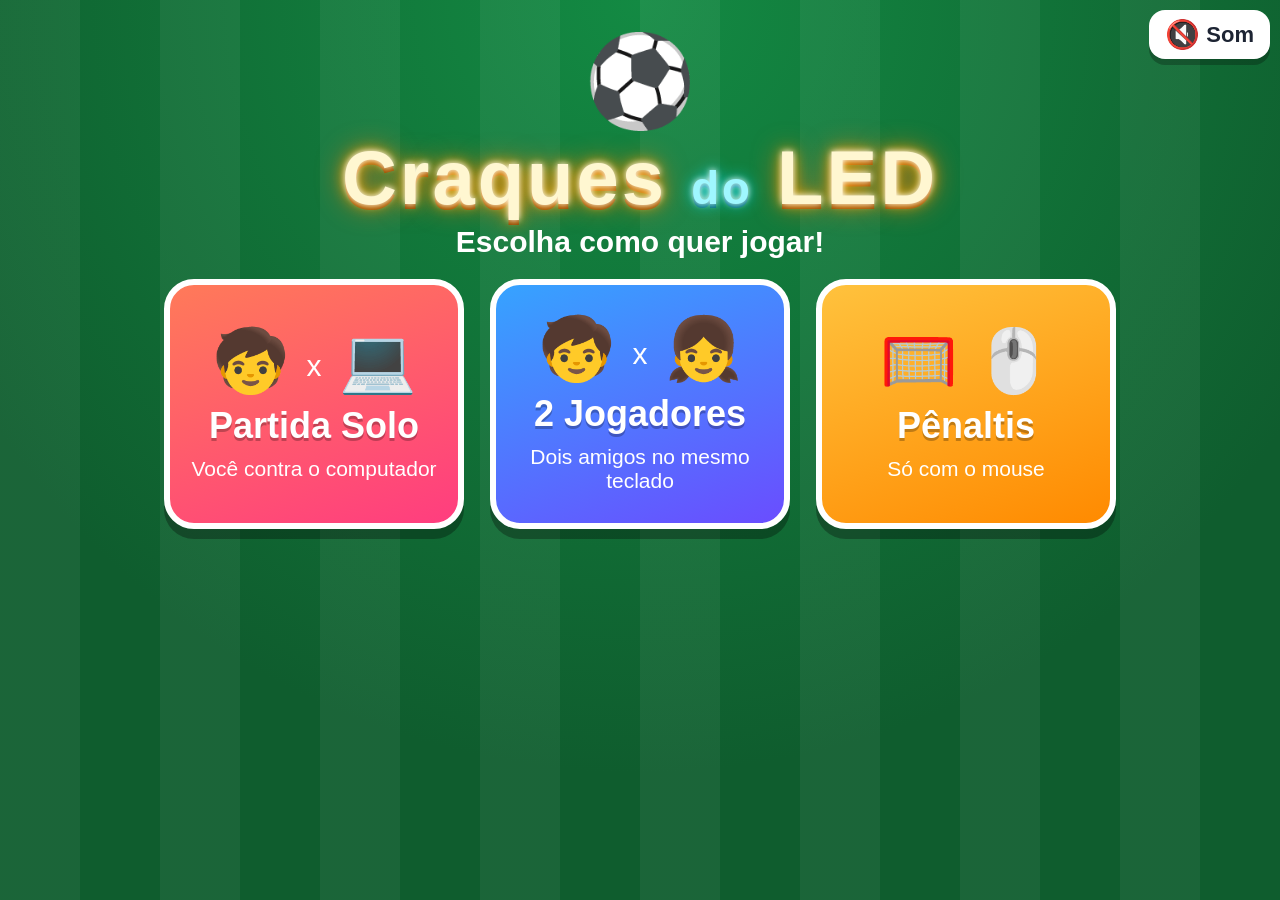
==== index.html @ 4f5085a4 "Craques do LED: jogo de futebol para crianças de 6 a 8 anos Partida Solo (3 níveis), 2 Jogadores no " ====
<!doctype html>
<html lang="pt-BR">
<head>
  <meta charset="utf-8">
  <meta name="viewport" content="width=device-width, initial-scale=1">
  <title>Craques do LED</title>
  <meta name="description" content="Jogo de futebol simples e divertido para crianças.">
  <link rel="stylesheet" href="css/estilo.css">
</head>
<body>
  <!-- Botão de som: sempre visível, começa desligado -->
  <button id="btn-som" class="btn-som" aria-pressed="false" aria-label="Ligar o som">
    <span class="icone-som">🔇</span><span class="texto-som">Som</span>
  </button>

  <!-- ===== Tela inicial ===== -->
  <section id="tela-inicio" class="tela ativa">
    <header class="topo-inicio">
      <div class="bola-logo" aria-hidden="true">⚽</div>
      <h1 class="titulo-led">Craques <span>do</span> LED</h1>
      <p class="lema">Escolha como quer jogar!</p>
    </header>
    <div class="modos">
      <button class="cartao-modo modo-solo" data-modo="solo">
        <span class="modo-icone" aria-hidden="true">🧒 <small>x</small> 💻</span>
        <span class="modo-nome">Partida Solo</span>
        <span class="modo-sub">Você contra o computador</span>
      </button>
      <button class="cartao-modo modo-dois" data-modo="dois">
        <span class="modo-icone" aria-hidden="true">🧒 <small>x</small> 👧</span>
        <span class="modo-nome">2 Jogadores</span>
        <span class="modo-sub">Dois amigos no mesmo teclado</span>
      </button>
      <button class="cartao-modo modo-penaltis" data-modo="penaltis">
        <span class="modo-icone" aria-hidden="true">🥅 🖱️</span>
        <span class="modo-nome">Pênaltis</span>
        <span class="modo-sub">Só com o mouse</span>
      </button>
    </div>
  </section>

  <!-- ===== Configuração da partida ===== -->
  <section id="tela-config" class="tela">
    <header class="barra">
      <button class="btn btn-voltar" data-ir="inicio"><span aria-hidden="true">⬅</span> Voltar</button>
      <h2 id="config-titulo"></h2>
    </header>
    <div id="config-conteudo" class="config-conteudo"></div>
    <div class="rodape-acoes">
      <button id="btn-config-ok" class="btn btn-grande btn-verde"><span aria-hidden="true">▶</span> Continuar</button>
    </div>
  </section>

  <!-- ===== Controles ===== -->
  <section id="tela-controles" class="tela">
    <header class="barra">
      <button class="btn btn-voltar" data-ir="config"><span aria-hidden="true">⬅</span> Voltar</button>
      <h2><span aria-hidden="true">🎮</span> Como jogar</h2>
    </header>
    <div id="controles-conteudo" class="controles-conteudo"></div>
    <div class="rodape-acoes">
      <button id="btn-comecar" class="btn btn-grande btn-verde"><span aria-hidden="true">⚽</span> Começar!</button>
    </div>
  </section>

  <!-- ===== Partida ===== -->
  <section id="tela-partida" class="tela tela-jogo">
    <div class="hud">
      <button class="btn btn-pausa" data-pausa><span aria-hidden="true">⏸️</span> Pausar</button>
      <div class="placar">
        <div class="time-hud time-hud-0"><span class="cor-hud"></span><span class="nome-hud"></span></div>
        <div class="led-centro">
          <div class="led-placar"><span id="gols-0">0</span><i>:</i><span id="gols-1">0</span></div>
          <div class="led-tempo"><span aria-hidden="true">⏱</span> <span id="relogio">0:00</span></div>
        </div>
        <div class="time-hud time-hud-1"><span class="nome-hud"></span><span class="cor-hud"></span></div>
      </div>
    </div>
    <div class="palco"><canvas id="canvas-partida" width="960" height="600"></canvas></div>
    <div id="aviso-gol" class="aviso-gol" hidden>
      <div class="gol-texto">GOOOL!</div>
      <div class="gol-time"></div>
    </div>
  </section>

  <!-- ===== Pênaltis ===== -->
  <section id="tela-penaltis" class="tela tela-jogo">
    <div class="hud">
      <button class="btn btn-pausa" data-pausa><span aria-hidden="true">⏸️</span> Pausar</button>
      <div class="placar placar-penaltis">
        <div class="linha-pen" id="linha-pen-0"><span class="cor-hud"></span><span class="nome-hud"></span><span class="bolinhas"></span></div>
        <div class="led-centro">
          <div class="led-placar"><span id="pen-gols-0">0</span><i>:</i><span id="pen-gols-1">0</span></div>
        </div>
        <div class="linha-pen" id="linha-pen-1"><span class="cor-hud"></span><span class="nome-hud"></span><span class="bolinhas"></span></div>
      </div>
    </div>
    <div id="faixa-penaltis" class="faixa-instrucao"></div>
    <div class="palco"><canvas id="canvas-penaltis" width="960" height="600"></canvas></div>
  </section>

  <!-- ===== Resultado ===== -->
  <section id="tela-final" class="tela">
    <div class="confete-final" id="confete-final" aria-hidden="true"></div>
    <div class="cartao-final">
      <div class="trofeu" id="final-icone" aria-hidden="true">🏆</div>
      <h2 id="final-titulo"></h2>
      <div class="final-placar" id="final-placar"></div>
      <p class="final-extra" id="final-extra"></p>
      <p class="final-msg" id="final-msg"></p>
      <div class="acoes-final">
        <button id="btn-final-penaltis" class="btn btn-grande btn-laranja" hidden><span aria-hidden="true">🥅</span> Decidir nos pênaltis</button>
        <button id="btn-final-denovo" class="btn btn-grande btn-verde"><span aria-hidden="true">🔁</span> Jogar de novo</button>
        <button id="btn-final-inicio" class="btn btn-grande btn-azul"><span aria-hidden="true">🏠</span> Início</button>
      </div>
    </div>
  </section>

  <!-- ===== Pausa ===== -->
  <div id="janela-pausa" class="janela" hidden>
    <div class="cartao-janela">
      <div class="janela-icone" aria-hidden="true">⏸️</div>
      <h2>Pausado</h2>
      <div class="acoes-janela">
        <button id="btn-continuar" class="btn btn-grande btn-verde"><span aria-hidden="true">▶</span> Continuar</button>
        <button id="btn-recomecar" class="btn btn-grande btn-laranja"><span aria-hidden="true">🔁</span> Recomeçar</button>
        <button id="btn-sair" class="btn btn-grande btn-azul"><span aria-hidden="true">🏠</span> Sair</button>
      </div>
    </div>
  </div>

  <!-- ===== Aviso dos pênaltis (passar o mouse) ===== -->
  <div id="janela-aviso" class="janela" hidden>
    <div class="cartao-janela">
      <div class="janela-icone" id="aviso-icone" aria-hidden="true"></div>
      <h2 id="aviso-titulo"></h2>
      <p id="aviso-texto" class="aviso-texto"></p>
      <div class="acoes-janela">
        <button id="btn-aviso-ok" class="btn btn-grande btn-verde"></button>
      </div>
    </div>
  </div>

  <script src="js/som.js"></script>
  <script src="js/desenho.js"></script>
  <script src="js/partida.js"></script>
  <script src="js/penaltis.js"></script>
  <script src="js/app.js"></script>
</body>
</html>
---- css/estilo.css ----
/* Craques do LED — visual alegre, letras e botões grandes */
:root {
  --fundo: #0f5d2e;
  --fundo2: #138a43;
  --texto: #1d2433;
  --branco: #ffffff;
  --verde: #2fbf4a;
  --verde-escuro: #1e8a33;
  --laranja: #ff9f1c;
  --laranja-escuro: #d97b00;
  --azul: #2d7ff9;
  --azul-escuro: #1b5cc0;
  --rosa: #ff5fa2;
  --amarelo: #ffd23f;
  --led: #ffb300;
  --sombra: 0 6px 0 rgba(0, 0, 0, 0.25);
  --fonte: "Trebuchet MS", "Segoe UI", Verdana, Arial, sans-serif;
}

* { box-sizing: border-box; }

html, body {
  margin: 0;
  height: 100%;
}

body {
  font-family: var(--fonte);
  font-size: 22px;
  color: var(--texto);
  background-color: var(--fundo);
  background-image:
    repeating-linear-gradient(90deg, rgba(255,255,255,0.05) 0 80px, transparent 80px 160px),
    radial-gradient(circle at 50% 0%, var(--fundo2), var(--fundo) 70%);
  overflow: hidden;
  user-select: none;
  -webkit-user-select: none;
}

button { font-family: inherit; }

.tela {
  display: none;
  position: absolute;
  inset: 0;
  flex-direction: column;
  align-items: center;
  overflow-y: auto;
  padding: 16px;
}
.tela.ativa { display: flex; }

/* ---------- Botões ---------- */
.btn {
  border: none;
  border-radius: 18px;
  padding: 12px 22px;
  font-size: 24px;
  font-weight: bold;
  cursor: pointer;
  background: var(--branco);
  color: var(--texto);
  box-shadow: var(--sombra);
  transition: transform 0.08s;
}
.btn:hover { transform: translateY(-2px); }
.btn:active { transform: translateY(3px); box-shadow: 0 2px 0 rgba(0,0,0,0.25); }
.btn:focus-visible { outline: 5px solid var(--amarelo); outline-offset: 3px; }

.btn-grande { font-size: 30px; padding: 16px 34px; border-radius: 24px; }
.btn-verde { background: var(--verde); color: #fff; box-shadow: 0 6px 0 var(--verde-escuro); }
.btn-laranja { background: var(--laranja); color: #fff; box-shadow: 0 6px 0 var(--laranja-escuro); }
.btn-azul { background: var(--azul); color: #fff; box-shadow: 0 6px 0 var(--azul-escuro); }

.btn-som {
  position: fixed;
  top: 10px;
  right: 10px;
  z-index: 50;
  display: flex;
  align-items: center;
  gap: 6px;
  border: none;
  border-radius: 16px;
  padding: 8px 16px;
  font-size: 22px;
  font-weight: bold;
  background: #fff;
  color: var(--texto);
  box-shadow: var(--sombra);
  cursor: pointer;
}
.btn-som .icone-som { font-size: 28px; }
.btn-som[aria-pressed="true"] { background: var(--amarelo); }

/* ---------- Tela inicial ---------- */
.topo-inicio { text-align: center; margin-top: 20px; }
.bola-logo {
  font-size: 90px;
  line-height: 1;
  animation: quica 1.2s ease-in-out infinite;
}
@keyframes quica {
  0%, 100% { transform: translateY(0) rotate(0deg); }
  50% { transform: translateY(-22px) rotate(180deg); }
}
.titulo-led {
  margin: 8px 0 4px;
  font-size: 76px;
  letter-spacing: 3px;
  color: #fff7d1;
  text-shadow:
    0 0 6px #fff,
    0 0 14px var(--led),
    0 0 28px #ff6f00,
    0 5px 0 #7a3b00;
}
.titulo-led span { font-size: 0.6em; color: #9ff7ff; text-shadow: 0 0 6px #fff, 0 0 16px #00e5ff, 0 4px 0 #005f6b; }
.lema { margin: 0 0 20px; color: #fff; font-size: 30px; font-weight: bold; }

.modos {
  display: flex;
  flex-wrap: wrap;
  gap: 26px;
  justify-content: center;
  max-width: 1100px;
}
.cartao-modo {
  width: 300px;
  min-height: 250px;
  border: 6px solid #fff;
  border-radius: 30px;
  padding: 20px 16px;
  display: flex;
  flex-direction: column;
  align-items: center;
  justify-content: center;
  gap: 10px;
  cursor: pointer;
  color: #fff;
  box-shadow: 0 10px 0 rgba(0,0,0,0.3);
  transition: transform 0.12s;
}
.cartao-modo:hover { transform: translateY(-6px) scale(1.03); }
.cartao-modo:focus-visible { outline: 6px solid var(--amarelo); outline-offset: 4px; }
.modo-solo { background: linear-gradient(160deg, #ff7a59, #ff3d7f); }
.modo-dois { background: linear-gradient(160deg, #36a3ff, #6a4dff); }
.modo-penaltis { background: linear-gradient(160deg, #ffc23d, #ff8a00); }
.modo-icone { font-size: 62px; line-height: 1.1; }
.modo-icone small { font-size: 30px; vertical-align: middle; }
.modo-nome { font-size: 36px; font-weight: bold; text-shadow: 0 3px 0 rgba(0,0,0,0.25); }
.modo-sub { font-size: 21px; }

/* ---------- Barra superior ---------- */
.barra {
  width: 100%;
  max-width: 1150px;
  display: flex;
  align-items: center;
  gap: 18px;
  padding-right: 130px;
}
.barra h2 { margin: 0; color: #fff; font-size: 40px; text-shadow: 0 3px 0 rgba(0,0,0,0.3); }

.rodape-acoes { margin: 18px 0 10px; display: flex; gap: 20px; }

/* ---------- Configuração ---------- */
.config-conteudo {
  width: 100%;
  max-width: 1150px;
  display: flex;
  flex-direction: column;
  gap: 14px;
  margin-top: 12px;
}
.bloco {
  background: rgba(255,255,255,0.95);
  border-radius: 24px;
  padding: 12px 20px;
  box-shadow: var(--sombra);
}
.bloco h3 { margin: 0 0 10px; font-size: 28px; }
.linha-blocos { display: flex; gap: 14px; flex-wrap: wrap; }
.linha-blocos .bloco { flex: 1 1 360px; }
.linha-blocos .opcao { padding: 8px 16px; font-size: 24px; }
.opcoes { display: flex; flex-wrap: wrap; gap: 14px; }
.opcao {
  border: 4px solid #d6dce6;
  background: #f3f6fb;
  border-radius: 20px;
  padding: 10px 22px;
  font-size: 26px;
  font-weight: bold;
  cursor: pointer;
  display: flex;
  align-items: center;
  gap: 10px;
  color: var(--texto);
}
.opcao .ic { font-size: 36px; }
.opcao[aria-pressed="true"] {
  border-color: var(--verde-escuro);
  background: #c9f7d2;
  box-shadow: 0 0 0 4px #fff, 0 0 0 8px var(--verde);
}
.opcao:focus-visible { outline: 5px solid var(--amarelo); }

.times { display: flex; gap: 16px; flex-wrap: wrap; }
.cartao-time {
  flex: 1 1 440px;
  background: rgba(255,255,255,0.97);
  border-radius: 24px;
  padding: 12px 18px;
  box-shadow: var(--sombra);
  border-top: 14px solid var(--cor-time, #ccc);
}
.cartao-time h3 { margin: 0 0 8px; font-size: 28px; }
.linha-nome { display: flex; gap: 10px; align-items: center; }
.linha-nome input {
  flex: 1;
  width: 60px;
  min-width: 0;
  font-family: inherit;
  font-size: 28px;
  font-weight: bold;
  padding: 8px 14px;
  border-radius: 14px;
  border: 4px solid #c3cbd8;
}
.linha-nome input:focus { outline: none; border-color: var(--azul); }
.btn-dado { font-size: 30px; padding: 6px 14px; }
.rotulo-cor { font-weight: bold; margin: 6px 0 4px; display: flex; align-items: center; gap: 6px; }
.cores { display: flex; flex-wrap: wrap; gap: 7px; }
.cor {
  width: 40px;
  height: 40px;
  border-radius: 50%;
  border: 4px solid #fff;
  box-shadow: 0 0 0 3px #9aa5b5;
  cursor: pointer;
  position: relative;
}
.cor[aria-pressed="true"] { box-shadow: 0 0 0 4px #1d2433, 0 0 0 7px var(--amarelo); transform: scale(1.12); }
.cor:disabled { opacity: 0.25; cursor: not-allowed; }
.cor:disabled::after { content: "✖"; position: absolute; inset: 0; display: grid; place-items: center; font-size: 22px; color: #000; }
.previa-linha { display: flex; align-items: center; gap: 12px; margin-top: 8px; flex-wrap: wrap; }
.previa { background: #4caf50; border-radius: 16px; width: 240px; height: 110px; }
.btn-trocar { font-size: 20px; padding: 8px 14px; }

/* ---------- Controles ---------- */
.controles-conteudo {
  display: flex;
  flex-wrap: wrap;
  justify-content: center;
  gap: 24px;
  margin-top: 16px;
  max-width: 1150px;
}
.painel-controle {
  background: #fff;
  border-radius: 28px;
  padding: 16px 26px 22px;
  box-shadow: var(--sombra);
  border-top: 16px solid var(--cor-time, #ccc);
  text-align: center;
  min-width: 360px;
}
.painel-controle h3 { margin: 4px 0 12px; font-size: 32px; }
.grupo-teclas { display: flex; align-items: center; justify-content: center; gap: 26px; flex-wrap: wrap; }
.legenda-tecla { font-size: 24px; font-weight: bold; margin-top: 8px; }
.cruz {
  display: grid;
  grid-template-columns: repeat(3, 66px);
  grid-template-rows: repeat(2, 66px);
  gap: 6px;
}
.cruz .t-cima { grid-column: 2; grid-row: 1; }
.cruz .t-esq { grid-column: 1; grid-row: 2; }
.cruz .t-baixo { grid-column: 2; grid-row: 2; }
.cruz .t-dir { grid-column: 3; grid-row: 2; }
.tecla {
  min-width: 66px;
  height: 66px;
  border-radius: 12px;
  background: linear-gradient(#ffffff, #e3e7ee);
  border: 3px solid #8f99a8;
  box-shadow: 0 6px 0 #8f99a8;
  display: grid;
  place-items: center;
  font-size: 32px;
  font-weight: bold;
  color: #1d2433;
  padding: 0 10px;
}
.tecla.larga { min-width: 230px; font-size: 24px; }
.tecla.enter { min-width: 120px; font-size: 24px; }
.ou { font-size: 26px; font-weight: bold; color: #667; margin: 10px 0; }
.duas-opcoes { display: flex; align-items: center; gap: 28px; flex-wrap: wrap; justify-content: center; }
.dica-pausa { color: #fff; font-size: 24px; width: 100%; text-align: center; margin: 0; text-shadow: 0 2px 0 rgba(0,0,0,0.4); }
.mouse-desenho { font-size: 90px; }
.passos-pen { font-size: 26px; text-align: left; line-height: 1.6; margin: 0; padding-left: 0; list-style: none; }

/* ---------- Partida ---------- */
.tela-jogo { padding: 8px 10px; overflow: hidden; }
.hud {
  width: 100%;
  display: flex;
  align-items: center;
  gap: 14px;
  padding-right: 120px;
  min-height: 74px;
}
.btn-pausa { font-size: 24px; padding: 10px 18px; background: var(--amarelo); flex: none; }
.placar {
  flex: 1;
  display: grid;
  grid-template-columns: minmax(0, 1fr) auto minmax(0, 1fr);
  align-items: center;
  gap: 14px;
}
.time-hud {
  display: flex;
  align-items: center;
  gap: 10px;
  color: #fff;
  font-size: 28px;
  font-weight: bold;
  text-shadow: 0 2px 0 rgba(0,0,0,0.5);
  min-width: 0;
}
.time-hud-0 { justify-content: flex-end; }
.nome-hud { white-space: nowrap; overflow: hidden; text-overflow: ellipsis; }
.cor-hud {
  flex: none;
  width: 34px;
  height: 34px;
  border-radius: 50%;
  border: 4px solid #fff;
  background: var(--c1, #fff);
  box-shadow: inset 0 -10px 0 var(--c2, #fff);
}
.led-centro { text-align: center; }
.led-placar, .led-tempo {
  font-family: "Courier New", monospace;
  font-weight: bold;
  background: #111;
  background-image: radial-gradient(rgba(255,255,255,0.08) 1px, transparent 1.5px);
  background-size: 5px 5px;
  border: 4px solid #444;
  border-radius: 12px;
  color: var(--led);
  text-shadow: 0 0 6px var(--led), 0 0 14px #ff6f00;
}
.led-placar { font-size: 46px; padding: 0 20px; line-height: 1.15; }
.led-placar i { font-style: normal; margin: 0 8px; }
.led-tempo { font-size: 24px; margin-top: 4px; color: #7dffb0; text-shadow: 0 0 6px #4dff9a; padding: 0 8px; }
.led-tempo.acabando { color: #ff6b6b; text-shadow: 0 0 6px #ff4d4d; }

.palco { flex: 1; width: 100%; display: flex; align-items: center; justify-content: center; min-height: 0; }
.palco canvas {
  display: block;
  border-radius: 18px;
  box-shadow: 0 8px 0 rgba(0,0,0,0.3);
  background: #2e7d32;
}

.aviso-gol {
  position: absolute;
  inset: 0;
  display: flex;
  flex-direction: column;
  align-items: center;
  justify-content: center;
  pointer-events: none;
  z-index: 10;
}
.aviso-gol[hidden] { display: none; }
.gol-texto {
  font-size: 150px;
  font-weight: 900;
  color: #fff;
  -webkit-text-stroke: 6px #000;
  text-shadow: 0 0 20px var(--cor-gol, #ff0), 0 10px 0 rgba(0,0,0,0.4);
  animation: pulagol 0.5s ease-in-out infinite alternate;
}
.gol-time {
  margin-top: 6px;
  font-size: 44px;
  font-weight: bold;
  color: #fff;
  background: var(--cor-gol, #333);
  border: 5px solid #fff;
  border-radius: 20px;
  padding: 6px 26px;
  text-shadow: 0 2px 0 rgba(0,0,0,0.6);
}
@keyframes pulagol {
  from { transform: scale(1) rotate(-4deg); }
  to { transform: scale(1.15) rotate(4deg); }
}

/* ---------- Pênaltis ---------- */
.linha-pen {
  display: flex;
  align-items: center;
  gap: 8px;
  color: #fff;
  font-size: 24px;
  font-weight: bold;
  text-shadow: 0 2px 0 rgba(0,0,0,0.5);
  min-width: 0;
}
.linha-pen .nome-hud { min-width: 0; }
#linha-pen-0 { justify-content: flex-end; }
.bolinhas { display: flex; gap: 3px; flex: none; }
.bolinha {
  width: 24px;
  height: 24px;
  border-radius: 50%;
  border: 3px solid #fff;
  background: rgba(255,255,255,0.2);
  display: grid;
  place-items: center;
  font-size: 15px;
  text-shadow: none;
}
.bolinha.gol { background: #2fbf4a; }
.bolinha.erro { background: #e53935; }
.faixa-instrucao {
  margin: 4px 0;
  background: #fff;
  border-radius: 18px;
  padding: 6px 22px;
  font-size: 30px;
  font-weight: bold;
  box-shadow: var(--sombra);
  min-height: 52px;
  text-align: center;
}

/* ---------- Janelas ---------- */
.janela {
  position: fixed;
  inset: 0;
  background: rgba(0, 0, 0, 0.55);
  display: flex;
  align-items: center;
  justify-content: center;
  z-index: 40;
}
.janela[hidden] { display: none; }
.cartao-janela {
  background: #fff;
  border-radius: 32px;
  padding: 24px 40px 30px;
  text-align: center;
  box-shadow: 0 12px 0 rgba(0,0,0,0.3);
  max-width: 760px;
}
.cartao-janela h2 { font-size: 46px; margin: 4px 0 14px; }
.janela-icone { font-size: 80px; line-height: 1; }
.acoes-janela { display: flex; gap: 18px; justify-content: center; flex-wrap: wrap; }
.aviso-texto { font-size: 30px; margin: 0 0 20px; }

/* ---------- Tela final ---------- */
#tela-final { justify-content: center; }
.cartao-final {
  position: relative;
  background: #fff;
  border-radius: 36px;
  padding: 20px 46px 30px;
  text-align: center;
  box-shadow: 0 12px 0 rgba(0,0,0,0.3);
  max-width: 900px;
  z-index: 2;
}
.trofeu { font-size: 100px; line-height: 1.3; padding-top: 10px; animation: pula 1.4s ease-in-out infinite; }
@keyframes pula {
  0%, 100% { transform: translateY(0); }
  50% { transform: translateY(-12px); }
}
#final-titulo { font-size: 50px; margin: 6px 0; }
.final-placar { display: flex; align-items: center; justify-content: center; gap: 18px; font-size: 34px; font-weight: bold; flex-wrap: wrap; }
.final-placar .num { font-family: "Courier New", monospace; background: #111; color: var(--led); text-shadow: 0 0 8px var(--led); border-radius: 12px; padding: 0 16px; font-size: 56px; }
.final-extra { font-size: 28px; margin: 8px 0 0; font-weight: bold; }
.final-msg { font-size: 30px; margin: 10px 0 20px; }
.acoes-final { display: flex; gap: 18px; justify-content: center; flex-wrap: wrap; }
.confete-final { position: absolute; inset: 0; overflow: hidden; pointer-events: none; }
.confete-final i {
  position: absolute;
  top: -30px;
  width: 14px;
  height: 22px;
  border-radius: 3px;
  animation: cai linear infinite;
}
@keyframes cai {
  to { transform: translateY(110vh) rotate(720deg); }
}

@media (max-height: 760px) {
  body { font-size: 20px; }
  .titulo-led { font-size: 60px; }
  .bola-logo { font-size: 70px; }
  .cartao-modo { min-height: 210px; }
  .cor { width: 38px; height: 38px; }
}
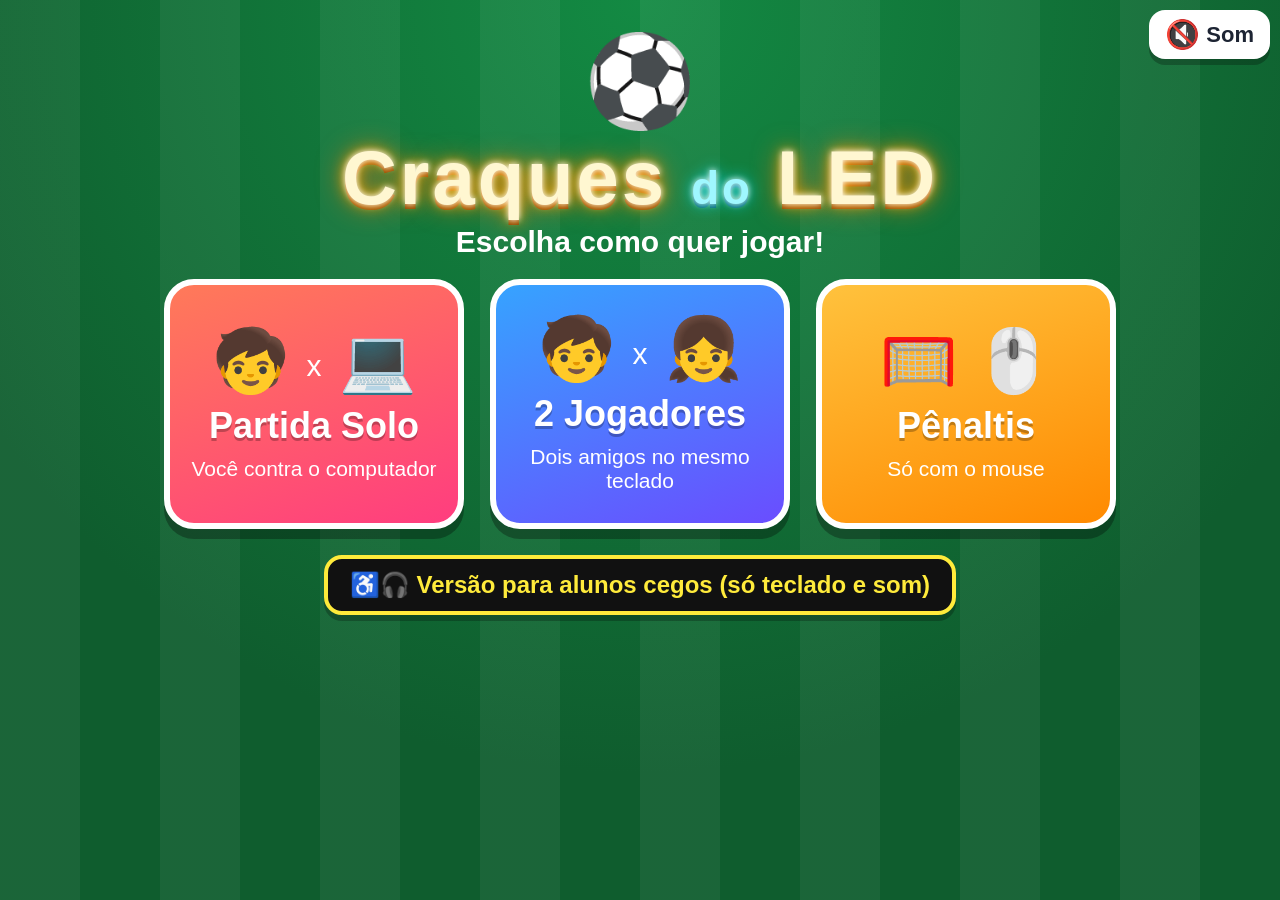
==== commit 1508a3ab: "Versão para alunos cegos: Pênaltis de ouvido e Partida com bola de guizo Nova pasta acessivel/, joga" ====
--- a/index.html
+++ b/index.html
@@ -5,7 +5,7 @@
   <meta name="viewport" content="width=device-width, initial-scale=1">
   <title>Craques do LED</title>
   <meta name="description" content="Jogo de futebol simples e divertido para crianças.">
-  <link rel="stylesheet" href="css/estilo.css">
+  <link rel="stylesheet" href="css/estilo.css?v=3">
 </head>
 <body>
   <!-- Botão de som: sempre visível, começa desligado -->
@@ -37,6 +37,7 @@
         <span class="modo-sub">Só com o mouse</span>
       </button>
     </div>
+    <a class="btn btn-acessivel" href="acessivel/index.html"><span aria-hidden="true">♿🎧</span> Versão para alunos cegos (só teclado e som)</a>
   </section>
 
   <!-- ===== Configuração da partida ===== -->
@@ -141,10 +142,10 @@
     </div>
   </div>
 
-  <script src="js/som.js"></script>
-  <script src="js/desenho.js"></script>
-  <script src="js/partida.js"></script>
-  <script src="js/penaltis.js"></script>
-  <script src="js/app.js"></script>
+  <script src="js/som.js?v=3"></script>
+  <script src="js/desenho.js?v=3"></script>
+  <script src="js/partida.js?v=3"></script>
+  <script src="js/penaltis.js?v=3"></script>
+  <script src="js/app.js?v=3"></script>
 </body>
 </html>
--- a/css/estilo.css
+++ b/css/estilo.css
@@ -141,6 +141,15 @@
   box-shadow: 0 10px 0 rgba(0,0,0,0.3);
   transition: transform 0.12s;
 }
+.btn-acessivel {
+  display: inline-block;
+  margin-top: 26px;
+  text-decoration: none;
+  font-size: 24px;
+  background: #111;
+  color: #ffeb3b;
+  border: 4px solid #ffeb3b;
+}
 .cartao-modo:hover { transform: translateY(-6px) scale(1.03); }
 .cartao-modo:focus-visible { outline: 6px solid var(--amarelo); outline-offset: 4px; }
 .modo-solo { background: linear-gradient(160deg, #ff7a59, #ff3d7f); }
@@ -252,26 +261,27 @@
   display: flex;
   flex-wrap: wrap;
   justify-content: center;
-  gap: 24px;
+  gap: 18px;
   margin-top: 16px;
   max-width: 1150px;
 }
 .painel-controle {
   background: #fff;
   border-radius: 28px;
-  padding: 16px 26px 22px;
+  padding: 14px 18px 20px;
   box-shadow: var(--sombra);
   border-top: 16px solid var(--cor-time, #ccc);
   text-align: center;
-  min-width: 360px;
+  min-width: 320px;
 }
 .painel-controle h3 { margin: 4px 0 12px; font-size: 32px; }
-.grupo-teclas { display: flex; align-items: center; justify-content: center; gap: 26px; flex-wrap: wrap; }
+.painel-controle h3 small { display: block; font-size: 22px; color: #556; }
+.grupo-teclas { display: flex; align-items: center; justify-content: center; gap: 14px; flex-wrap: wrap; }
 .legenda-tecla { font-size: 24px; font-weight: bold; margin-top: 8px; }
 .cruz {
   display: grid;
-  grid-template-columns: repeat(3, 66px);
-  grid-template-rows: repeat(2, 66px);
+  grid-template-columns: repeat(3, 56px);
+  grid-template-rows: repeat(2, 56px);
   gap: 6px;
 }
 .cruz .t-cima { grid-column: 2; grid-row: 1; }
@@ -279,8 +289,8 @@
 .cruz .t-baixo { grid-column: 2; grid-row: 2; }
 .cruz .t-dir { grid-column: 3; grid-row: 2; }
 .tecla {
-  min-width: 66px;
-  height: 66px;
+  min-width: 56px;
+  height: 56px;
   border-radius: 12px;
   background: linear-gradient(#ffffff, #e3e7ee);
   border: 3px solid #8f99a8;
@@ -292,10 +302,10 @@
   color: #1d2433;
   padding: 0 10px;
 }
-.tecla.larga { min-width: 230px; font-size: 24px; }
-.tecla.enter { min-width: 120px; font-size: 24px; }
+.tecla.larga { min-width: 150px; font-size: 22px; }
+.tecla.enter { min-width: 104px; font-size: 22px; }
 .ou { font-size: 26px; font-weight: bold; color: #667; margin: 10px 0; }
-.duas-opcoes { display: flex; align-items: center; gap: 28px; flex-wrap: wrap; justify-content: center; }
+.duas-opcoes { display: flex; align-items: center; gap: 18px; flex-wrap: wrap; justify-content: center; }
 .dica-pausa { color: #fff; font-size: 24px; width: 100%; text-align: center; margin: 0; text-shadow: 0 2px 0 rgba(0,0,0,0.4); }
 .mouse-desenho { font-size: 90px; }
 .passos-pen { font-size: 26px; text-align: left; line-height: 1.6; margin: 0; padding-left: 0; list-style: none; }
